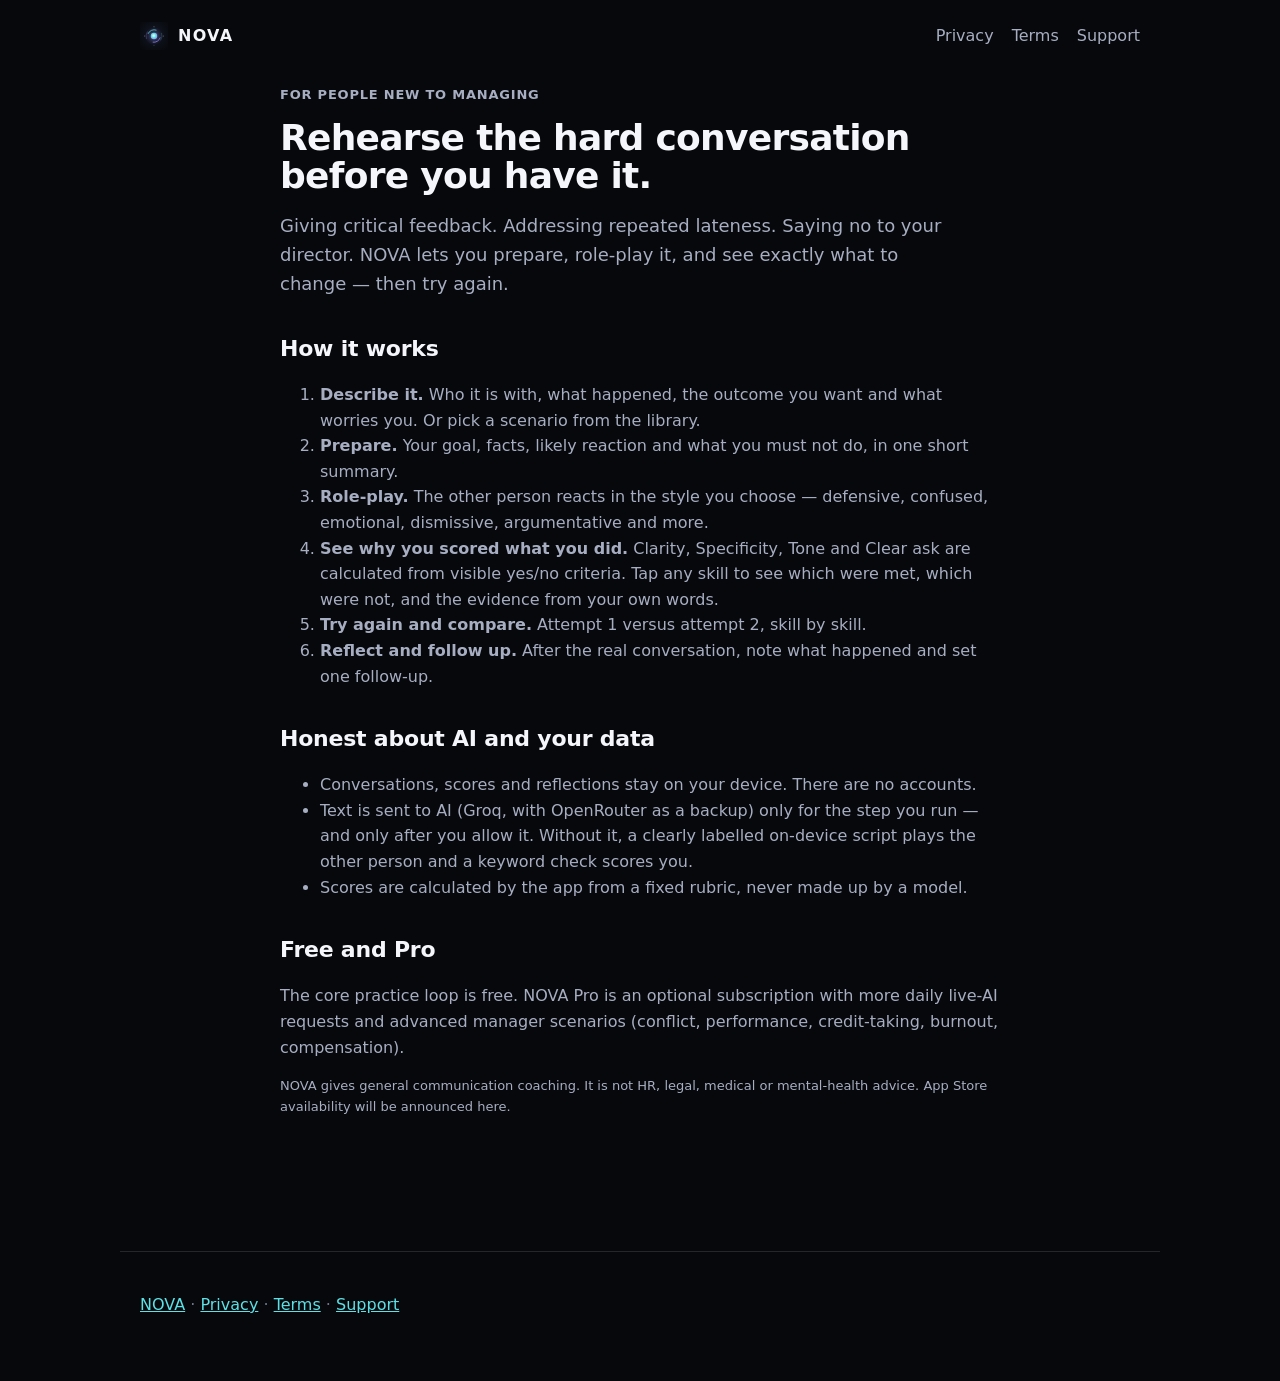
==== coach/index.html @ 01083c00 "Coach edition: privacy policy, terms, support and landing pages" ====
<!doctype html>
<html lang="en">
<head>
<meta charset="utf-8"><meta name="viewport" content="width=device-width, initial-scale=1">
<title>NOVA — Rehearse the hard conversation before you have it</title>
<meta name="description" content="NOVA is a rehearsal and coaching app for new managers: prepare, role-play a difficult conversation, get a scored breakdown with reasons, try again and see what changed.">
<meta name="theme-color" content="#07080C">
<link rel="icon" href="../icon.svg" type="image/svg+xml">
<link rel="stylesheet" href="../styles.css">
</head>
<body>
<header class="wrap nav"><a class="brand" href="./"><img src="../icon.svg" alt="" width="28" height="28"> NOVA</a><nav><a href="privacy.html">Privacy</a><a href="terms.html">Terms</a><a href="support.html">Support</a></nav></header>
<main class="wrap doc">
<p class="eyebrow">For people new to managing</p>
<h1>Rehearse the hard conversation before you have it.</h1>
<p class="lead">Giving critical feedback. Addressing repeated lateness. Saying no to your director. NOVA lets you prepare, role-play it, and see exactly what to change &mdash; then try again.</p>

<h2>How it works</h2>
<ol>
  <li><strong>Describe it.</strong> Who it is with, what happened, the outcome you want and what worries you. Or pick a scenario from the library.</li>
  <li><strong>Prepare.</strong> Your goal, facts, likely reaction and what you must not do, in one short summary.</li>
  <li><strong>Role-play.</strong> The other person reacts in the style you choose &mdash; defensive, confused, emotional, dismissive, argumentative and more.</li>
  <li><strong>See why you scored what you did.</strong> Clarity, Specificity, Tone and Clear ask are calculated from visible yes/no criteria. Tap any skill to see which were met, which were not, and the evidence from your own words.</li>
  <li><strong>Try again and compare.</strong> Attempt 1 versus attempt 2, skill by skill.</li>
  <li><strong>Reflect and follow up.</strong> After the real conversation, note what happened and set one follow-up.</li>
</ol>

<h2>Honest about AI and your data</h2>
<ul>
  <li>Conversations, scores and reflections stay on your device. There are no accounts.</li>
  <li>Text is sent to AI (Groq, with OpenRouter as a backup) only for the step you run &mdash; and only after you allow it. Without it, a clearly labelled on-device script plays the other person and a keyword check scores you.</li>
  <li>Scores are calculated by the app from a fixed rubric, never made up by a model.</li>
</ul>

<h2>Free and Pro</h2>
<p>The core practice loop is free. NOVA Pro is an optional subscription with more daily live-AI requests and advanced manager scenarios (conflict, performance, credit-taking, burnout, compensation).</p>

<p class="fine">NOVA gives general communication coaching. It is not HR, legal, medical or mental-health advice. App Store availability will be announced here.</p>
</main>
<footer class="wrap foot"><p><a href="./">NOVA</a> · <a href="privacy.html">Privacy</a> · <a href="terms.html">Terms</a> · <a href="support.html">Support</a></p></footer>
</body>
</html>
---- styles.css ----
:root{--bg:#07080C;--raised:#0D0F16;--glass:rgba(255,255,255,.06);--stroke:rgba(255,255,255,.12);--text:#F4F6FB;--muted:#A7AEC2;--dim:#6F7690;--cyan:#5CE1E6;--violet:#9B8CFF;--mint:#6EE7B7;--amber:#FBBF6B}
*{box-sizing:border-box}html{scroll-behavior:smooth}
body{margin:0;background:var(--bg);color:var(--text);font:16px/1.6 system-ui,-apple-system,"Segoe UI",Roboto,sans-serif}
a{color:var(--cyan)}
.wrap{max-width:1040px;margin:0 auto;padding:0 20px}
.nav{display:flex;align-items:center;justify-content:space-between;height:72px}
.nav nav{display:flex;gap:18px;align-items:center}.nav nav a{color:var(--muted);text-decoration:none}
.brand{display:flex;gap:10px;align-items:center;font-weight:700;letter-spacing:.08em;color:var(--text);text-decoration:none}
.hero{display:grid;grid-template-columns:1.2fr .8fr;gap:40px;align-items:center;padding:56px 20px 72px}
.eyebrow{color:var(--cyan);font-weight:600;letter-spacing:.06em;text-transform:uppercase;font-size:13px}
h1{font-size:clamp(34px,6vw,56px);line-height:1.05;letter-spacing:-.02em;margin:.2em 0}
h2{font-size:clamp(26px,4vw,36px);letter-spacing:-.01em;margin:64px 0 8px}
.lead{color:var(--muted);font-size:18px;max-width:60ch}
.fine{color:var(--dim);font-size:13px}
.actions{display:flex;gap:12px;flex-wrap:wrap;margin:24px 0 8px}
.btn{display:inline-flex;align-items:center;justify-content:center;min-height:48px;padding:0 24px;border-radius:999px;background:linear-gradient(90deg,var(--cyan),var(--violet));color:var(--bg);font-weight:700;text-decoration:none}
.btn.ghost{background:transparent;color:var(--text);border:1px solid var(--stroke)}
.btn.small{min-height:36px;padding:0 16px;color:var(--bg)!important}
.btn[aria-disabled=true]{opacity:.5}
.grid{display:grid;grid-template-columns:repeat(3,1fr);gap:14px;margin-top:20px}
.grid article,.pro{background:linear-gradient(var(--glass),rgba(255,255,255,.03));border:1px solid var(--stroke);border-radius:24px;padding:20px}
.grid h3{margin:0 0 6px;font-size:17px}.grid p{margin:0;color:var(--muted);font-size:15px}
.chips{display:flex;flex-wrap:wrap;gap:8px;margin:16px 0}
.chips button{min-height:40px;padding:0 16px;border-radius:999px;border:1px solid var(--stroke);background:var(--glass);color:var(--muted);font:inherit;cursor:pointer}
.chips button[aria-pressed=true]{border-color:var(--cyan);color:var(--cyan)}
.pro{margin-top:64px}.pro h2{margin-top:0}
.ticks{padding-left:20px;color:var(--muted)}.ticks li::marker{color:var(--mint)}
.foot{border-top:1px solid var(--stroke);margin-top:80px;padding:24px 20px 48px;color:var(--dim)}
.core{position:relative;aspect-ratio:1;max-width:340px;width:100%;justify-self:center}
.core span{position:absolute;inset:30%;border-radius:50%;background:radial-gradient(circle,#fff,var(--cyan) 45%,var(--violet));box-shadow:0 0 80px 20px rgba(92,225,230,.25);animation:breathe 3.6s ease-in-out infinite alternate}
.core i{position:absolute;inset:8%;border-radius:50%;border:3px solid transparent;border-top-color:var(--cyan);animation:spin 14s linear infinite}
.core i:nth-of-type(2){inset:0;border-top-color:transparent;border-right-color:var(--violet);animation-duration:18s}
.core i:nth-of-type(3){inset:16%;border-top-color:transparent;border-left-color:rgba(155,140,255,.6);animation-duration:22s;animation-direction:reverse}
@keyframes breathe{from{transform:scale(.92)}to{transform:scale(1.04)}}
@keyframes spin{to{transform:rotate(360deg)}}
@media (prefers-reduced-motion:reduce){.core span,.core i{animation:none}}
@media (max-width:760px){.hero{grid-template-columns:1fr;padding-top:24px}.grid{grid-template-columns:1fr}.nav nav a:not(.btn){display:none}.core{max-width:220px;order:-1}}
.doc{max-width:760px;padding-bottom:40px}.doc h1{font-size:36px}.doc h2{font-size:22px;margin-top:32px}.doc p,.doc li{color:var(--muted)}
.draft{border:1px solid rgba(251,191,107,.4);background:rgba(251,191,107,.08);color:var(--amber);border-radius:12px;padding:12px 16px}
.form{display:grid;gap:8px;max-width:560px;margin-top:16px}
.form label{color:var(--text);font-weight:600;font-size:14px;margin-top:8px}
.form input,.form select,.form textarea{width:100%;min-height:48px;padding:12px 14px;border-radius:14px;border:1px solid var(--stroke);background:var(--glass);color:var(--text);font:inherit}
.form input:focus,.form select:focus,.form textarea:focus{outline:2px solid var(--cyan);outline-offset:1px}
.form select option{background:var(--raised)}
.form .btn{border:0;cursor:pointer;margin-top:8px;justify-self:start}
.form .btn:disabled{opacity:.5;cursor:default}
.hp{position:absolute;left:-10000px;width:1px;height:1px;overflow:hidden}
.status{min-height:1.4em;font-size:14px}.status.ok{color:var(--mint)}.status.error{color:var(--amber)}
.challenge{max-width:1040px;margin:12px auto 0;padding:14px 20px;border:1px solid rgba(251,191,107,.45);background:rgba(251,191,107,.08);border-radius:16px;display:flex;flex-wrap:wrap;gap:8px;align-items:center;color:var(--text)}
.challenge .btn.small{color:var(--bg)!important}
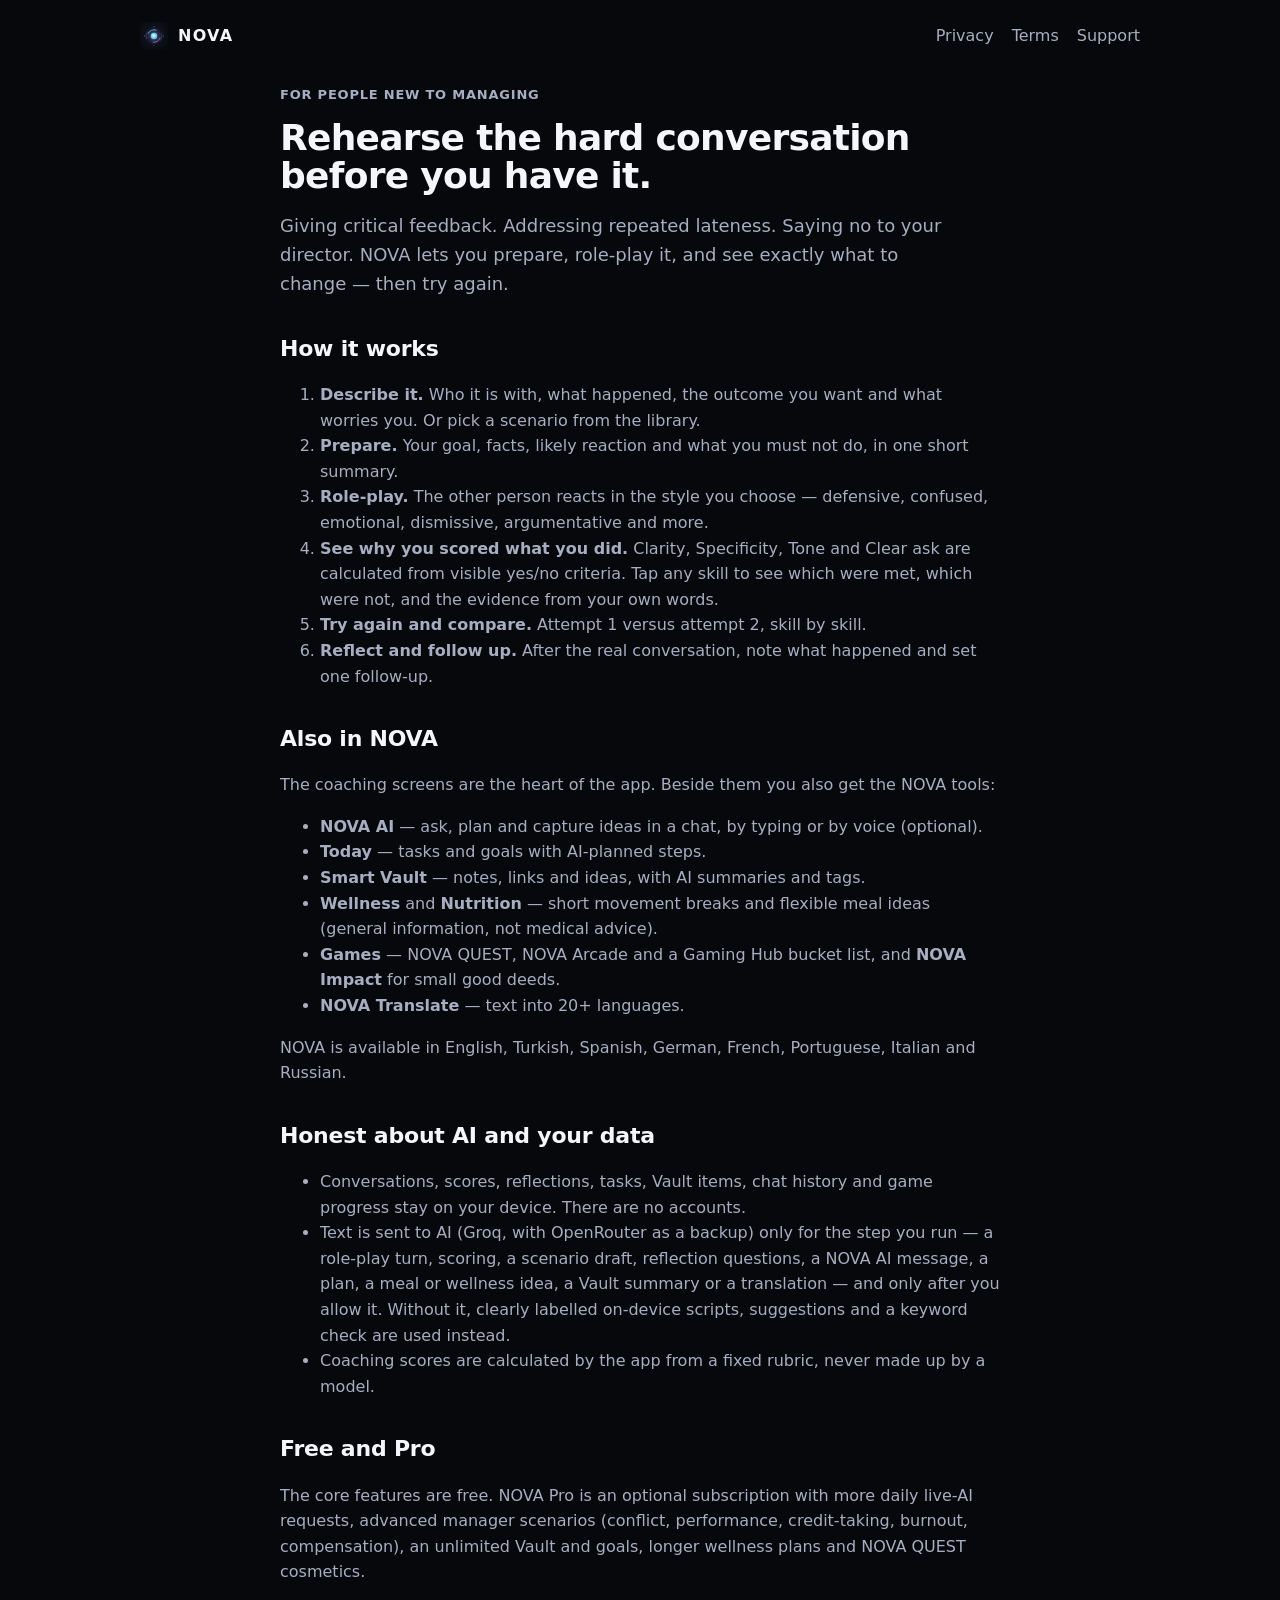
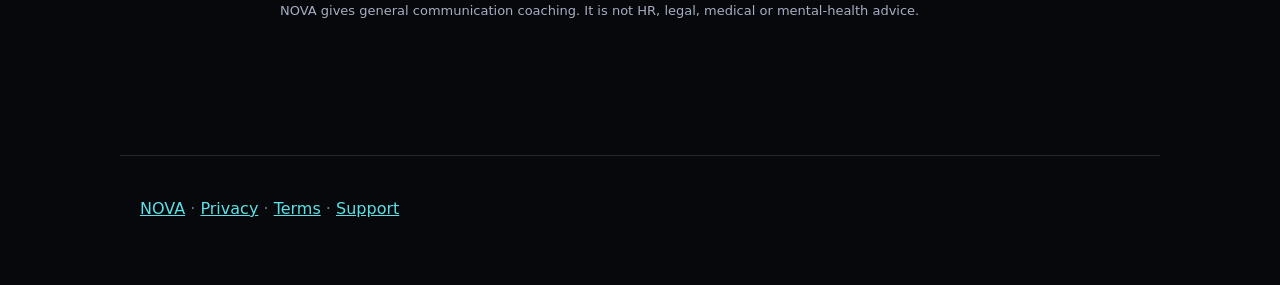
==== commit 9b03ac46: "Coach pages: the app also includes the NOVA AI assistant, planner, Vault, wellness, games and transl" ====
--- a/coach/index.html
+++ b/coach/index.html
@@ -3,7 +3,7 @@
 <head>
 <meta charset="utf-8"><meta name="viewport" content="width=device-width, initial-scale=1">
 <title>NOVA — Rehearse the hard conversation before you have it</title>
-<meta name="description" content="NOVA is a rehearsal and coaching app for new managers: prepare, role-play a difficult conversation, get a scored breakdown with reasons, try again and see what changed.">
+<meta name="description" content="NOVA is a rehearsal and coaching app for new managers: prepare, role-play a difficult conversation, get a scored breakdown with reasons, try again and see what changed. It also includes the NOVA AI assistant, a day planner, Smart Vault, wellness, games and translation.">
 <meta name="theme-color" content="#07080C">
 <link rel="icon" href="../icon.svg" type="image/svg+xml">
 <link rel="stylesheet" href="../styles.css">
@@ -25,17 +25,29 @@
   <li><strong>Reflect and follow up.</strong> After the real conversation, note what happened and set one follow-up.</li>
 </ol>
 
+<h2>Also in NOVA</h2>
+<p>The coaching screens are the heart of the app. Beside them you also get the NOVA tools:</p>
+<ul>
+  <li><strong>NOVA AI</strong> &mdash; ask, plan and capture ideas in a chat, by typing or by voice (optional).</li>
+  <li><strong>Today</strong> &mdash; tasks and goals with AI-planned steps.</li>
+  <li><strong>Smart Vault</strong> &mdash; notes, links and ideas, with AI summaries and tags.</li>
+  <li><strong>Wellness</strong> and <strong>Nutrition</strong> &mdash; short movement breaks and flexible meal ideas (general information, not medical advice).</li>
+  <li><strong>Games</strong> &mdash; NOVA QUEST, NOVA Arcade and a Gaming Hub bucket list, and <strong>NOVA Impact</strong> for small good deeds.</li>
+  <li><strong>NOVA Translate</strong> &mdash; text into 20+ languages.</li>
+</ul>
+<p>NOVA is available in English, Turkish, Spanish, German, French, Portuguese, Italian and Russian.</p>
+
 <h2>Honest about AI and your data</h2>
 <ul>
-  <li>Conversations, scores and reflections stay on your device. There are no accounts.</li>
-  <li>Text is sent to AI (Groq, with OpenRouter as a backup) only for the step you run &mdash; and only after you allow it. Without it, a clearly labelled on-device script plays the other person and a keyword check scores you.</li>
-  <li>Scores are calculated by the app from a fixed rubric, never made up by a model.</li>
+  <li>Conversations, scores, reflections, tasks, Vault items, chat history and game progress stay on your device. There are no accounts.</li>
+  <li>Text is sent to AI (Groq, with OpenRouter as a backup) only for the step you run &mdash; a role-play turn, scoring, a scenario draft, reflection questions, a NOVA AI message, a plan, a meal or wellness idea, a Vault summary or a translation &mdash; and only after you allow it. Without it, clearly labelled on-device scripts, suggestions and a keyword check are used instead.</li>
+  <li>Coaching scores are calculated by the app from a fixed rubric, never made up by a model.</li>
 </ul>
 
 <h2>Free and Pro</h2>
-<p>The core practice loop is free. NOVA Pro is an optional subscription with more daily live-AI requests and advanced manager scenarios (conflict, performance, credit-taking, burnout, compensation).</p>
+<p>The core features are free. NOVA Pro is an optional subscription with more daily live-AI requests, advanced manager scenarios (conflict, performance, credit-taking, burnout, compensation), an unlimited Vault and goals, longer wellness plans and NOVA QUEST cosmetics.</p>
 
-<p class="fine">NOVA gives general communication coaching. It is not HR, legal, medical or mental-health advice. App Store availability will be announced here.</p>
+<p class="fine">NOVA gives general communication coaching. It is not HR, legal, medical or mental-health advice.</p>
 </main>
 <footer class="wrap foot"><p><a href="./">NOVA</a> · <a href="privacy.html">Privacy</a> · <a href="terms.html">Terms</a> · <a href="support.html">Support</a></p></footer>
 </body>
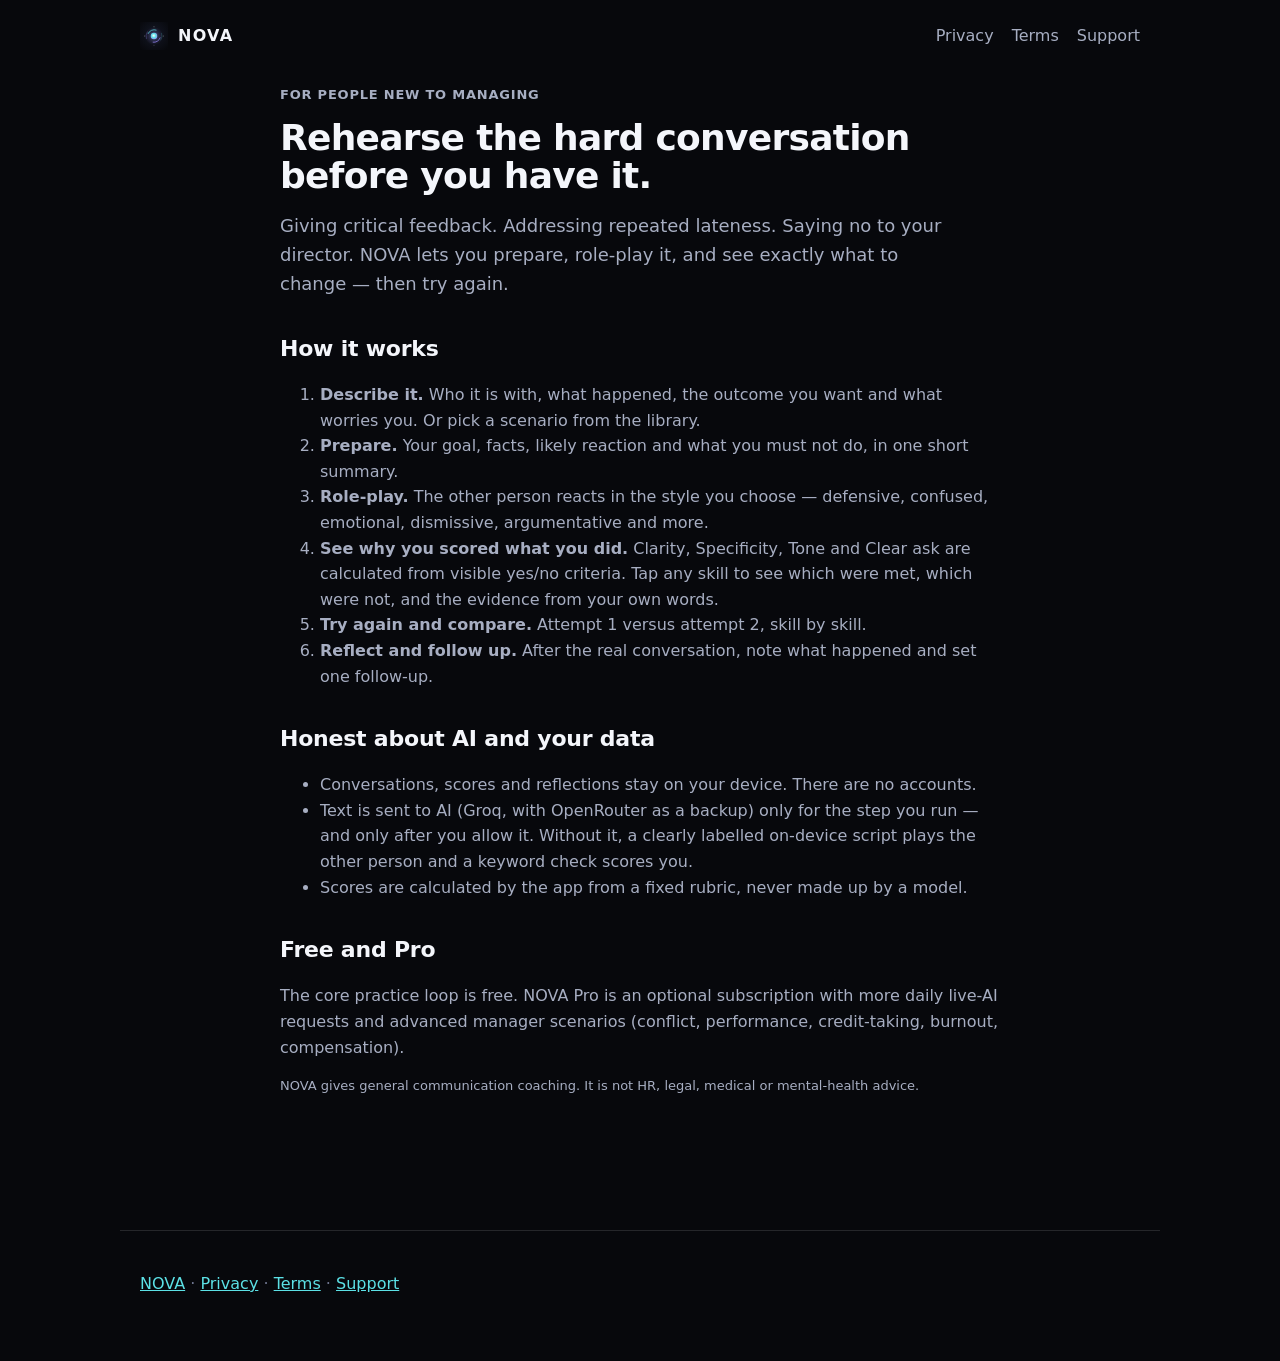
==== commit 7d4e958f: "Coach pages: back to the single-purpose coaching app (privacy, terms, home)" ====
--- a/coach/index.html
+++ b/coach/index.html
@@ -3,7 +3,7 @@
 <head>
 <meta charset="utf-8"><meta name="viewport" content="width=device-width, initial-scale=1">
 <title>NOVA — Rehearse the hard conversation before you have it</title>
-<meta name="description" content="NOVA is a rehearsal and coaching app for new managers: prepare, role-play a difficult conversation, get a scored breakdown with reasons, try again and see what changed. It also includes the NOVA AI assistant, a day planner, Smart Vault, wellness, games and translation.">
+<meta name="description" content="NOVA is a rehearsal and coaching app for new managers: prepare, role-play a difficult conversation, get a scored breakdown with reasons, try again and see what changed.">
 <meta name="theme-color" content="#07080C">
 <link rel="icon" href="../icon.svg" type="image/svg+xml">
 <link rel="stylesheet" href="../styles.css">
@@ -25,27 +25,15 @@
   <li><strong>Reflect and follow up.</strong> After the real conversation, note what happened and set one follow-up.</li>
 </ol>
 
-<h2>Also in NOVA</h2>
-<p>The coaching screens are the heart of the app. Beside them you also get the NOVA tools:</p>
-<ul>
-  <li><strong>NOVA AI</strong> &mdash; ask, plan and capture ideas in a chat, by typing or by voice (optional).</li>
-  <li><strong>Today</strong> &mdash; tasks and goals with AI-planned steps.</li>
-  <li><strong>Smart Vault</strong> &mdash; notes, links and ideas, with AI summaries and tags.</li>
-  <li><strong>Wellness</strong> and <strong>Nutrition</strong> &mdash; short movement breaks and flexible meal ideas (general information, not medical advice).</li>
-  <li><strong>Games</strong> &mdash; NOVA QUEST, NOVA Arcade and a Gaming Hub bucket list, and <strong>NOVA Impact</strong> for small good deeds.</li>
-  <li><strong>NOVA Translate</strong> &mdash; text into 20+ languages.</li>
-</ul>
-<p>NOVA is available in English, Turkish, Spanish, German, French, Portuguese, Italian and Russian.</p>
-
 <h2>Honest about AI and your data</h2>
 <ul>
-  <li>Conversations, scores, reflections, tasks, Vault items, chat history and game progress stay on your device. There are no accounts.</li>
-  <li>Text is sent to AI (Groq, with OpenRouter as a backup) only for the step you run &mdash; a role-play turn, scoring, a scenario draft, reflection questions, a NOVA AI message, a plan, a meal or wellness idea, a Vault summary or a translation &mdash; and only after you allow it. Without it, clearly labelled on-device scripts, suggestions and a keyword check are used instead.</li>
-  <li>Coaching scores are calculated by the app from a fixed rubric, never made up by a model.</li>
+  <li>Conversations, scores and reflections stay on your device. There are no accounts.</li>
+  <li>Text is sent to AI (Groq, with OpenRouter as a backup) only for the step you run &mdash; and only after you allow it. Without it, a clearly labelled on-device script plays the other person and a keyword check scores you.</li>
+  <li>Scores are calculated by the app from a fixed rubric, never made up by a model.</li>
 </ul>
 
 <h2>Free and Pro</h2>
-<p>The core features are free. NOVA Pro is an optional subscription with more daily live-AI requests, advanced manager scenarios (conflict, performance, credit-taking, burnout, compensation), an unlimited Vault and goals, longer wellness plans and NOVA QUEST cosmetics.</p>
+<p>The core practice loop is free. NOVA Pro is an optional subscription with more daily live-AI requests and advanced manager scenarios (conflict, performance, credit-taking, burnout, compensation).</p>
 
 <p class="fine">NOVA gives general communication coaching. It is not HR, legal, medical or mental-health advice.</p>
 </main>
